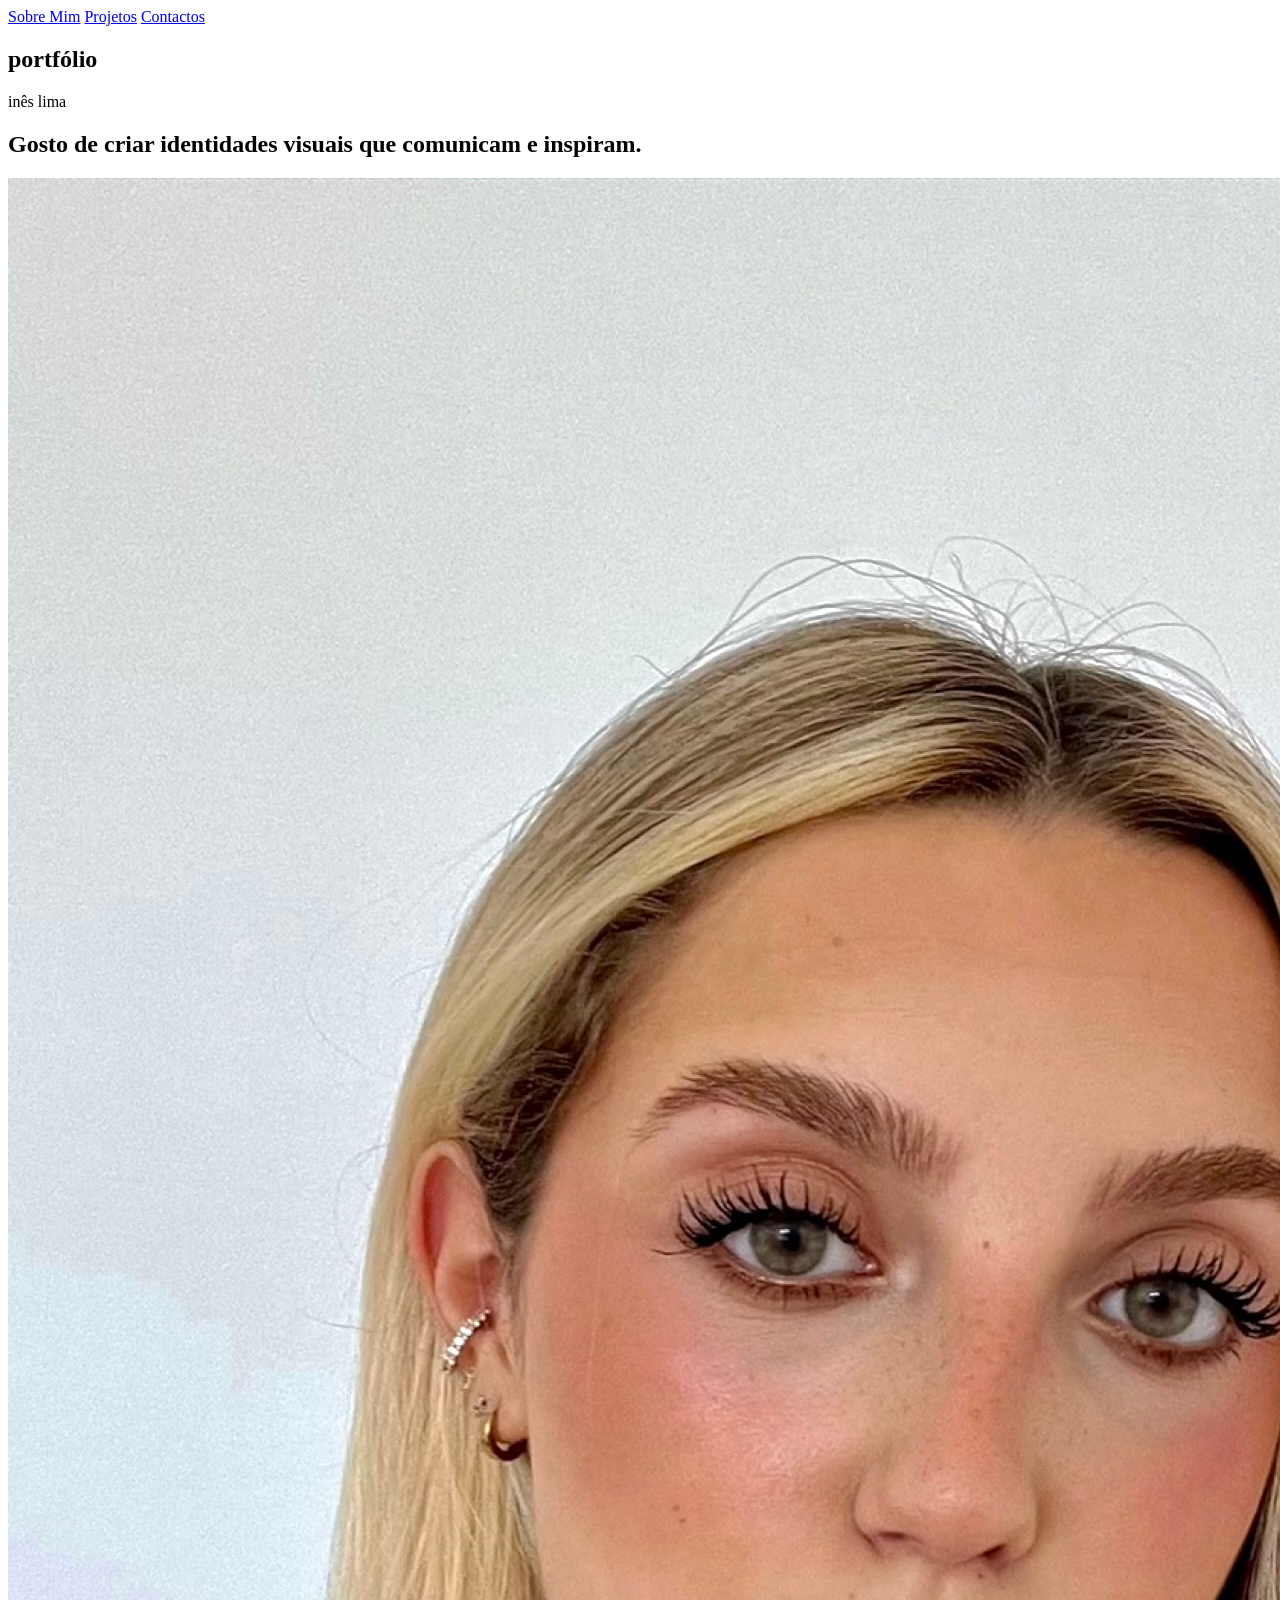
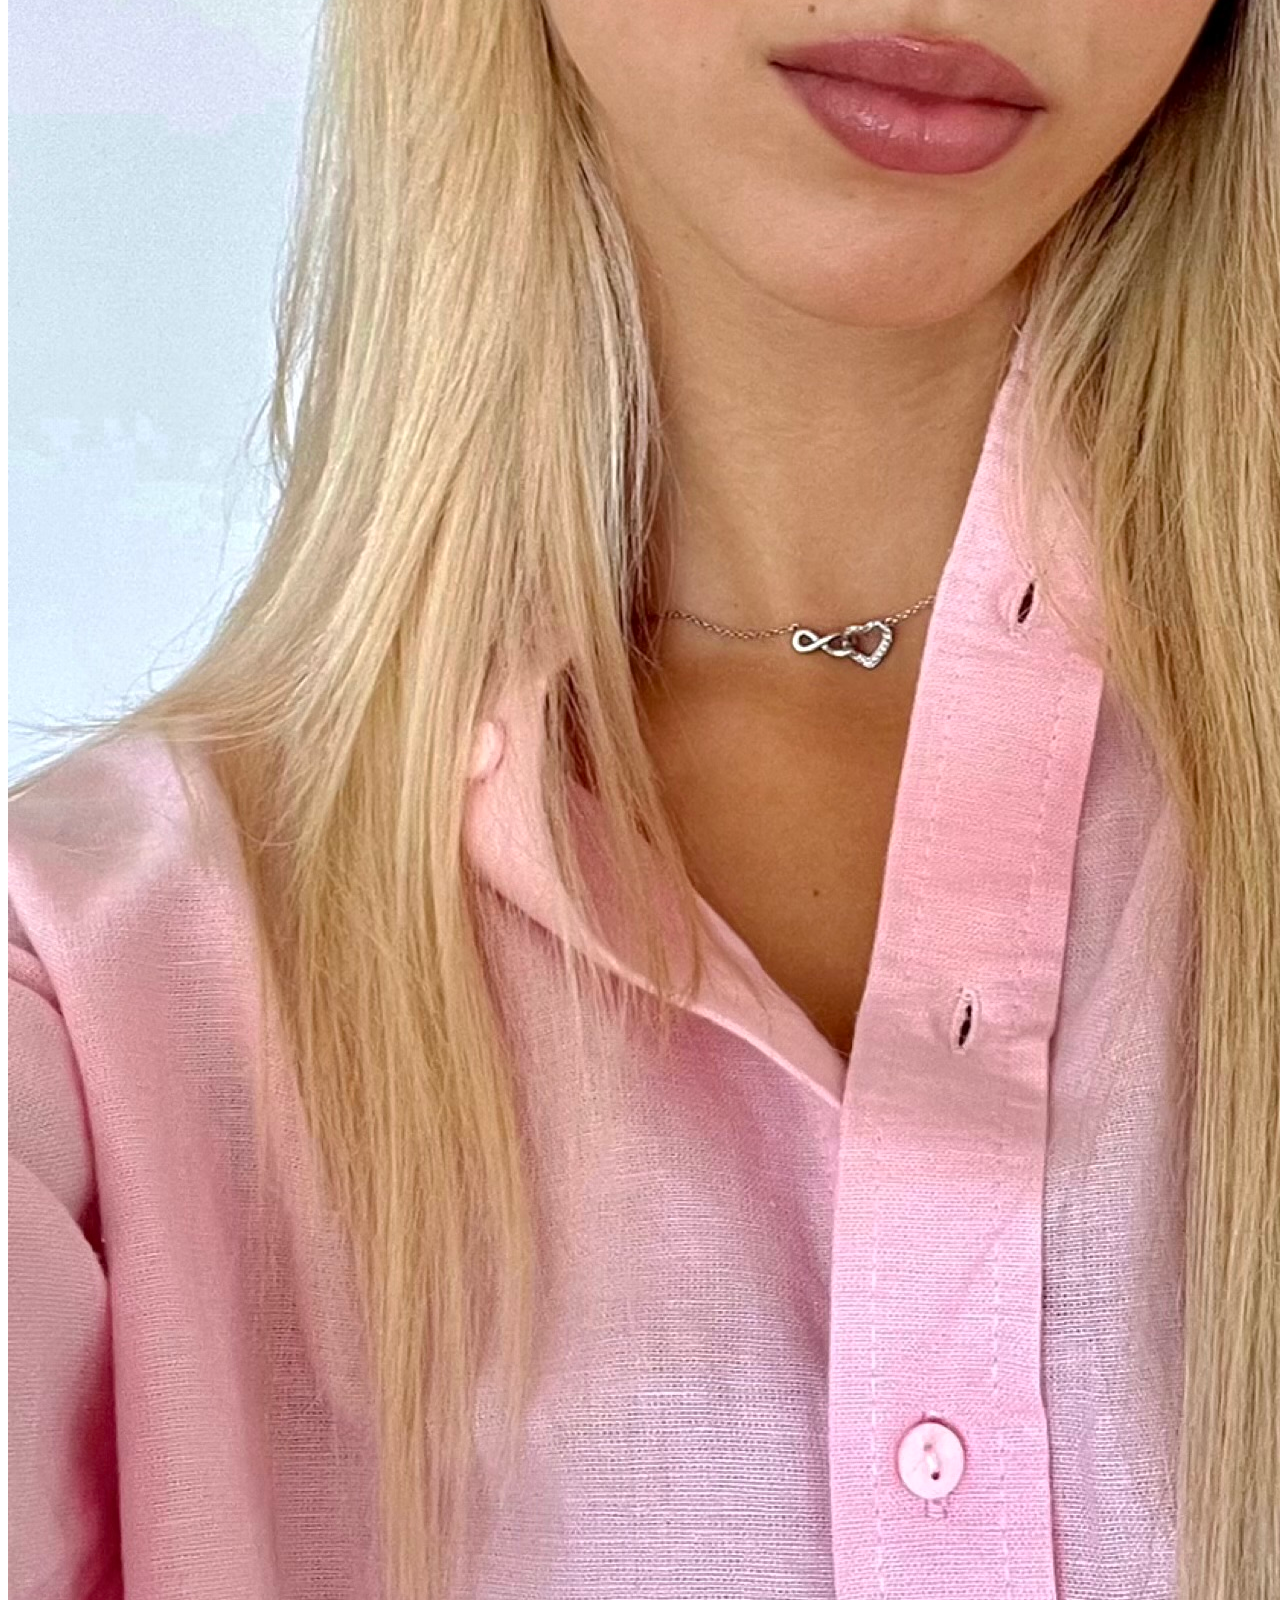
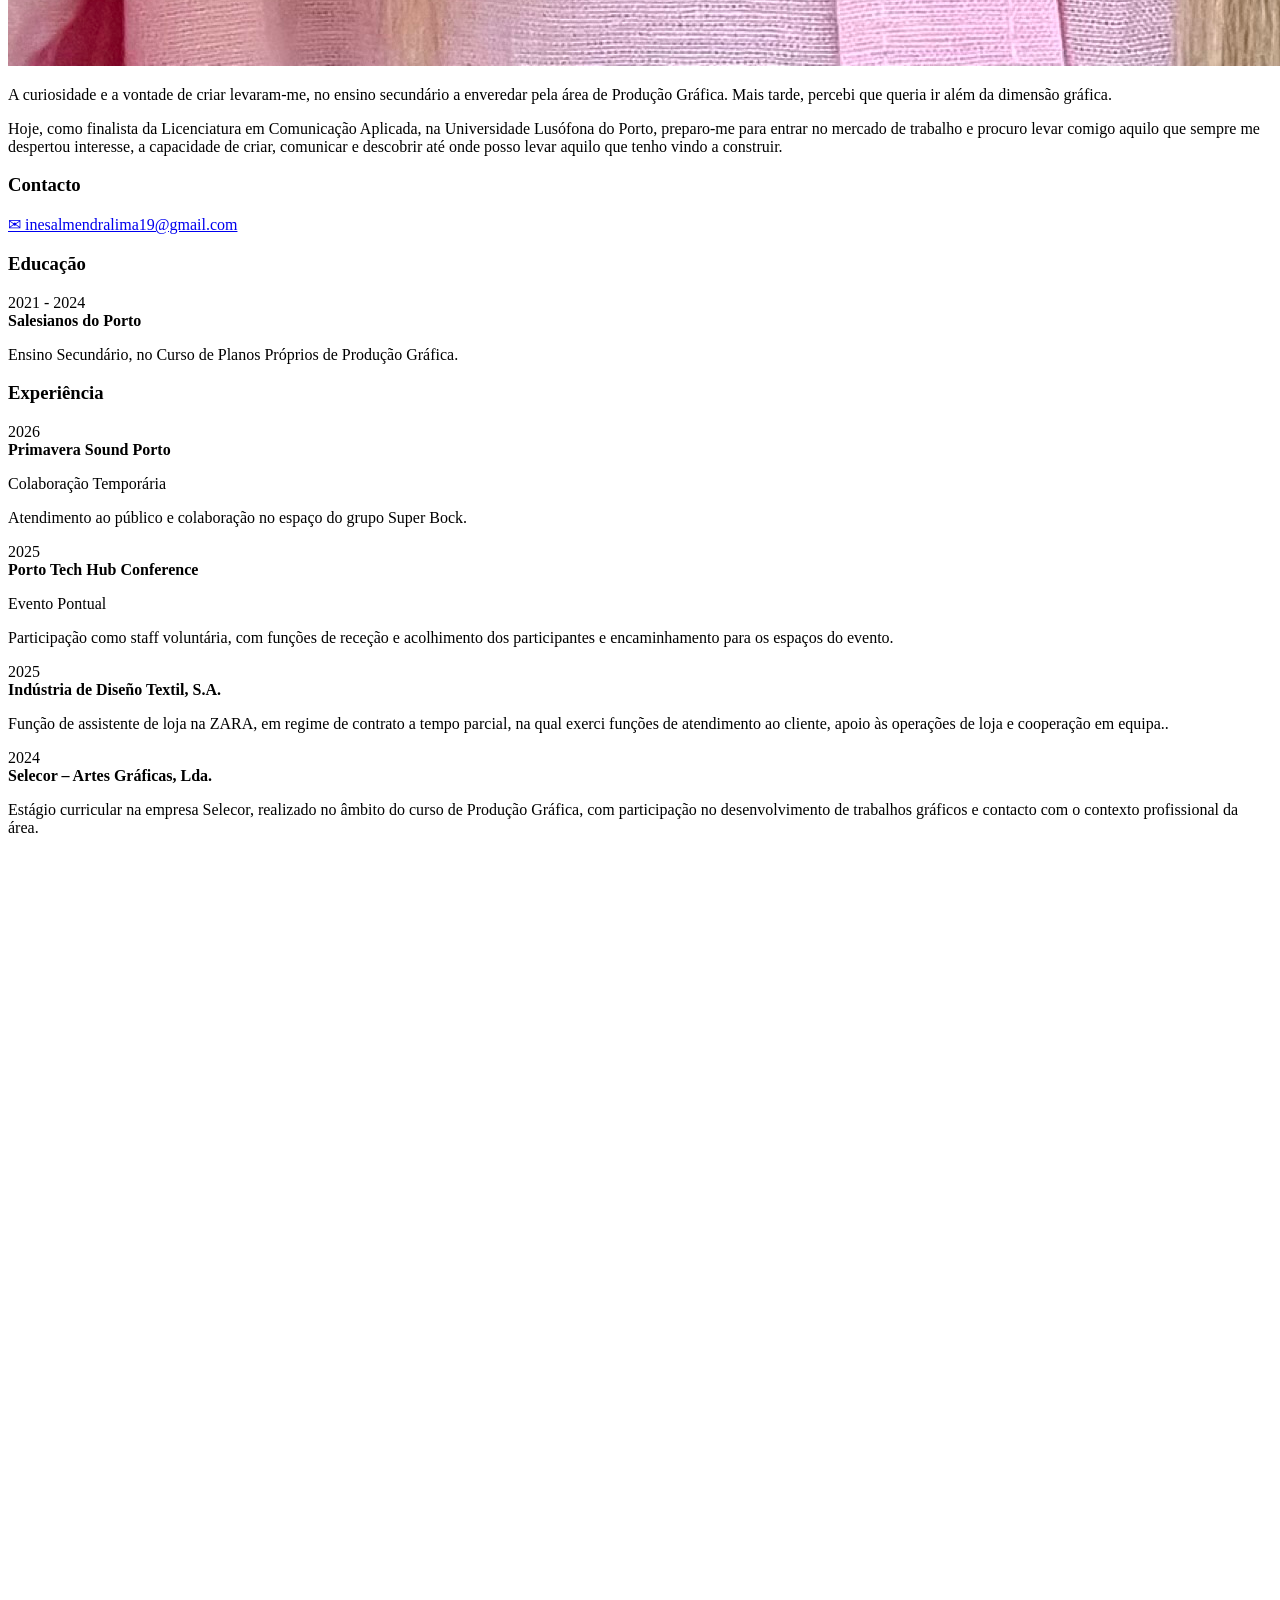
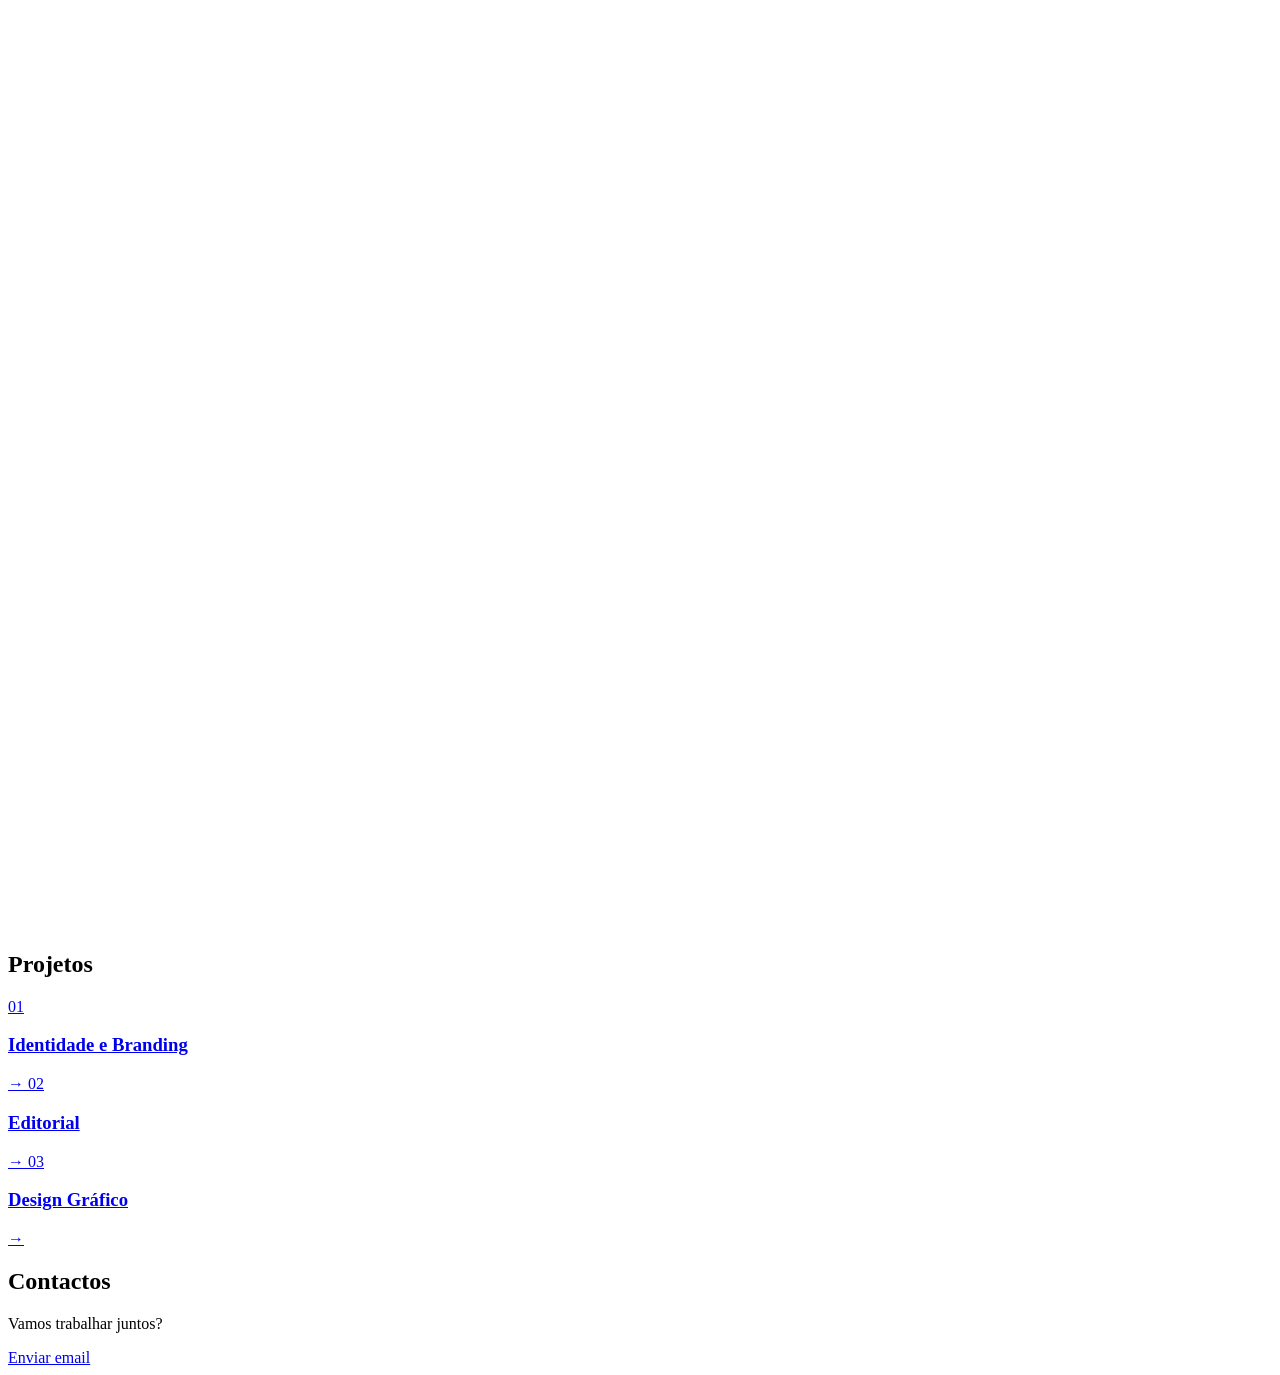
==== index.html @ 6d513352 "novos updates" ====
<!DOCTYPE html>
<html lang="pt">
<head>
    <meta charset="UTF-8">
    <meta name="viewport"
          content="width=device-width, initial-scale=1.0">
    <title>Portfólio | Inês Lima</title>
    <link rel="stylesheet" href="style.css">
</head>

<body>

    <!-- MENU -->
    <header class="navbar">
        <nav>
            <a href="#sobre">Sobre Mim</a>
            <a href="#projetos">Projetos</a>
            <a href="#contactos">Contactos</a>
        </nav>
    </header>

    <main>
        
<!-- APRESENTAÇÃO -->
<section class="hero">
    <div class="hero-conteudo">

        <h1 class="hero-titulo">portfólio</h1>

        <span class="hero-assinatura">inês lima</span>

    </div>
</section>


        
<!-- SOBRE MIM -->
<section id="sobre" class="sobre">

    <!-- LADO ESQUERDO -->
    <div class="sobre-esquerda">

        <h2 class="frase-principal">
            Gosto de criar identidades visuais que comunicam e
            inspiram.
        </h2>

        <div class="apresentacao">

            <img src="/InesLimaPortfolio-main/imagens/ines.jpeg"
                 alt="Fotografia de Inês Lima">

            <div class="texto-apresentacao">
                <p>
                    A curiosidade e a vontade de criar levaram-me, no ensino secundário a enveredar pela área de Produção Gráfica. Mais tarde, percebi que queria ir além da dimensão gráfica.

                </p>

                <p>
                    Hoje, como finalista da Licenciatura em Comunicação Aplicada, na Universidade Lusófona do Porto, preparo-me para entrar no mercado de trabalho e procuro levar comigo aquilo que sempre me despertou interesse, a capacidade de criar, comunicar e descobrir até onde posso levar aquilo que tenho vindo a construir.

                </p>


            </div>

        </div>

        <div class="contacto-sobre">
            <h3>Contacto</h3>
            <a href="mailto:email@exemplo.com">
                ✉ inesalmendralima19@gmail.com
            </a>
        </div>

    </div>

    <!-- LADO DIREITO -->
    <div class="sobre-direita">

        <!-- EDUCAÇÃO -->
        <div class="educacao">

            <h3>Educação</h3>

            <div class="entrada">
                <span class="data">2021 - 2024</span>

                <div class="detalhes">
                    <strong>Salesianos do Porto</strong>
                    <p>Ensino Secundário, no Curso de Planos Próprios de Produção Gráfica.
</p>
                </div>
            </div>

        </div>

        <!-- EXPERIÊNCIA -->
        <div class="experiencia">

            <h3>Experiência</h3>

            <div class="entrada">
                <span class="data">2026</span>

                <div class="detalhes">
                    <strong>Primavera Sound Porto</strong>
                    <p>Colaboração Temporária</p>
                    <p>Atendimento ao público e colaboração no espaço do grupo Super Bock.</p>
                </div>
            </div>

            <div class="entrada">
                <span class="data">2025</span>

                <div class="detalhes">
                    <strong>Porto Tech Hub Conference
</strong>
                    <p>Evento Pontual</p>
                    <p>Participação como staff voluntária, com funções de receção e acolhimento dos participantes e encaminhamento para os espaços do evento.</p>
                </div>
            </div>

            <div class="entrada">
                <span class="data">2025</span>

                <div class="detalhes">
                    <strong>Indústria de Diseño Textil, S.A.
</strong>
                    <p>Função de assistente de loja na ZARA, em regime de contrato a tempo parcial, na qual exerci funções de atendimento ao cliente, apoio às operações de loja e cooperação em equipa..</p>
                </div>
            </div>

            <div class="entrada">
                <span class="data">2024</span>

                <div class="detalhes">
                    <strong>Selecor – Artes Gráficas, Lda.
</strong>
                    <p>Estágio curricular na empresa Selecor, realizado no âmbito do curso de Produção Gráfica, com participação no desenvolvimento de trabalhos gráficos e contacto com o contexto profissional da área.
</p>
                </div>
            </div>


        </div>

    </div>

</section>


        
<!-- FERRAMENTAS -->
<section class="ferramentas">

    <div class="ferramenta">
        <img src="/InesLimaPortfolio-main/imagens/Illustrator_branco_transparente.png" alt="Illustrator">
    </div>

    <div class="ferramenta">
        <img src="/InesLimaPortfolio-main/imagens/InDesign_branco_transparente.png" alt="InDesign">
    </div>

    <div class="ferramenta">
        <img src="/InesLimaPortfolio-main/imagens/Photoshop_branco_transparente.png" alt="Photoshop">
    </div>

    <div class="ferramenta">
        <img src="/InesLimaPortfolio-main/imagens/Canva_branco_transparente.png" alt="Canva">
    </div>

    <div class="ferramenta">
        <img src="/InesLimaPortfolio-main/imagens/CapCut_branco_transparente.png" alt="CapCut">
    </div>

</section>


        <!-- PROJETOS -->
        <section id="projetos" class="projetos">
            <h2>Projetos</h2>

            <a href="projetos/branding.html"
               class="projeto">
                <span>01</span>
                <h3>Identidade e Branding</h3>
                <span class="seta">→</span>
            </a>

            <a href="projetos/editorial.html"
               class="projeto">
                <span>02</span>
                <h3>Editorial</h3>
                <span class="seta">→</span>
            </a>

            <a href="projetos/design-grafico.html"
               class="projeto">
                <span>03</span>
                <h3>Design Gráfico</h3>
                <span class="seta">→</span>
            </a>
        </section>

        <!-- CONTACTOS -->
        <section id="contactos" class="contactos">
            <h2>Contactos</h2>
            <p>Vamos trabalhar juntos?</p>
            <a href="mailto:email@exemplo.com">
                Enviar email
            </a>
        </section>
    </main>

    <script src="script.js"></script>
</body>
</html>
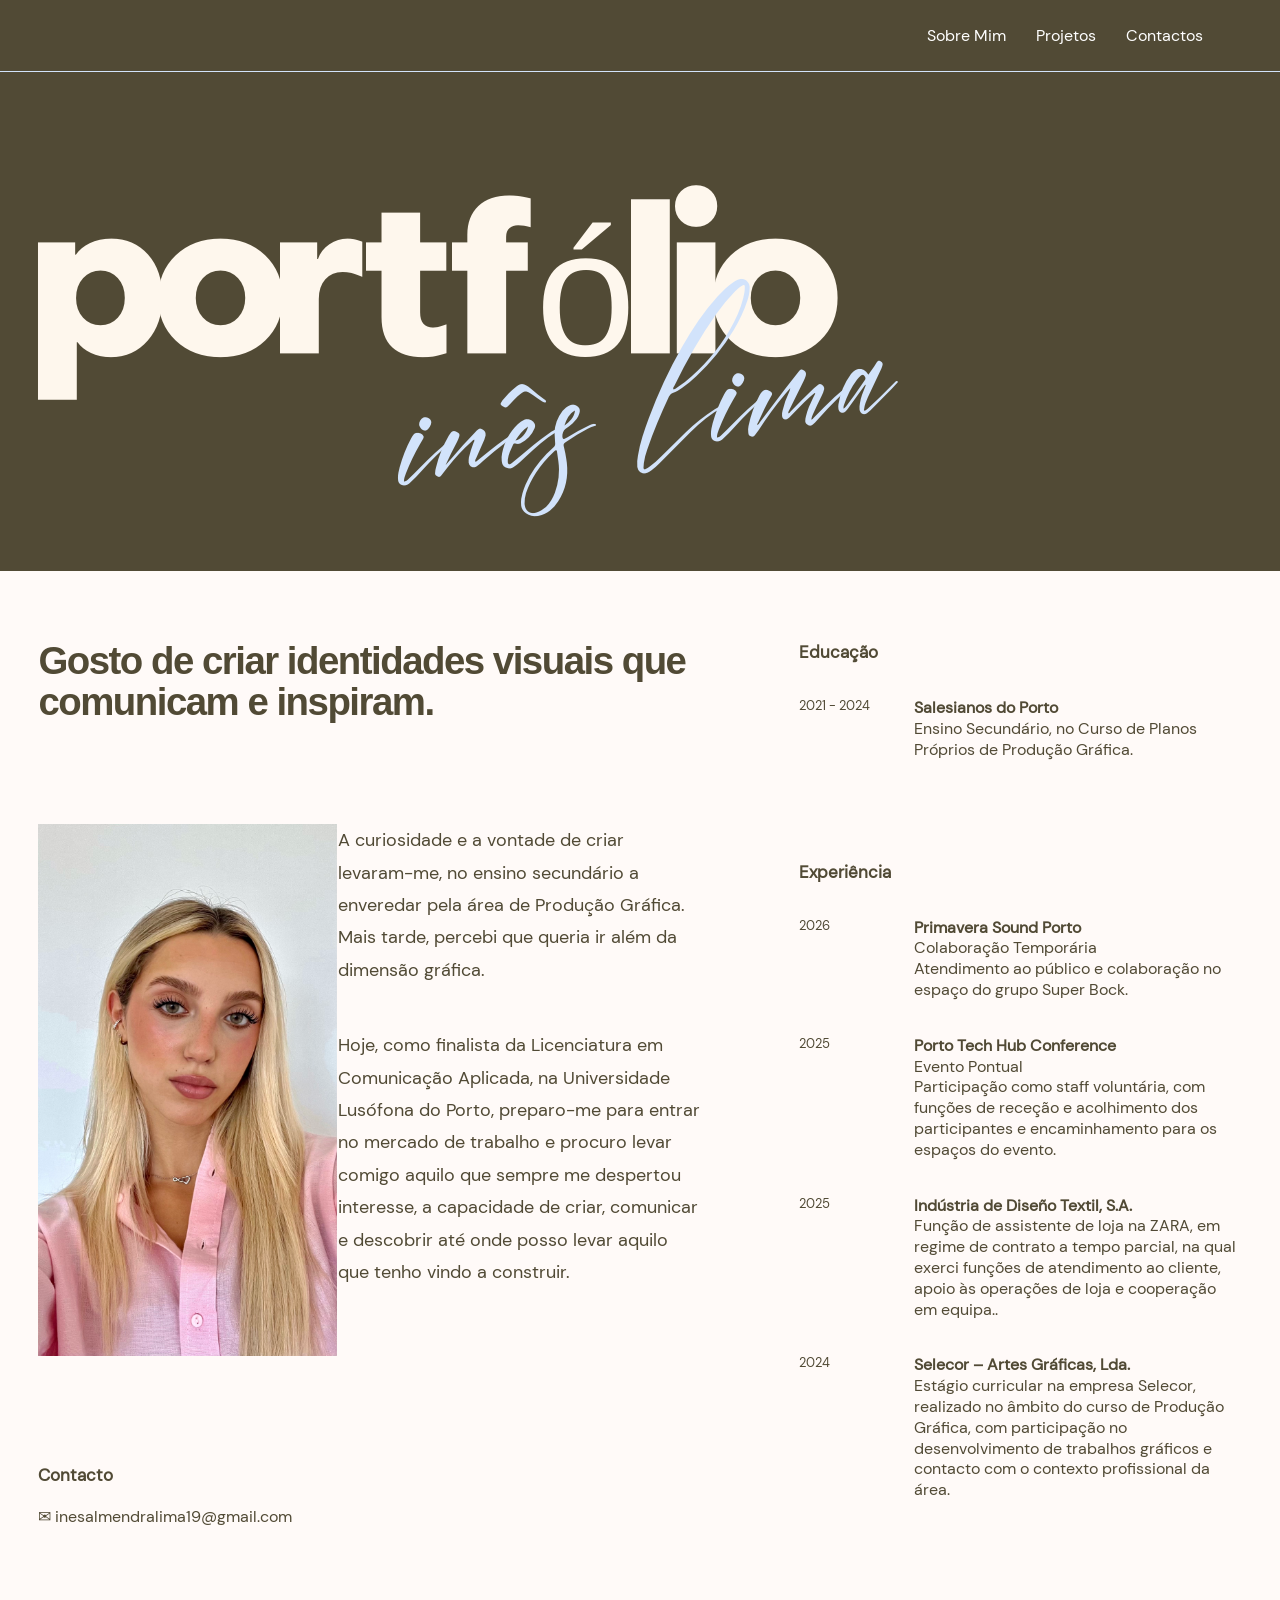
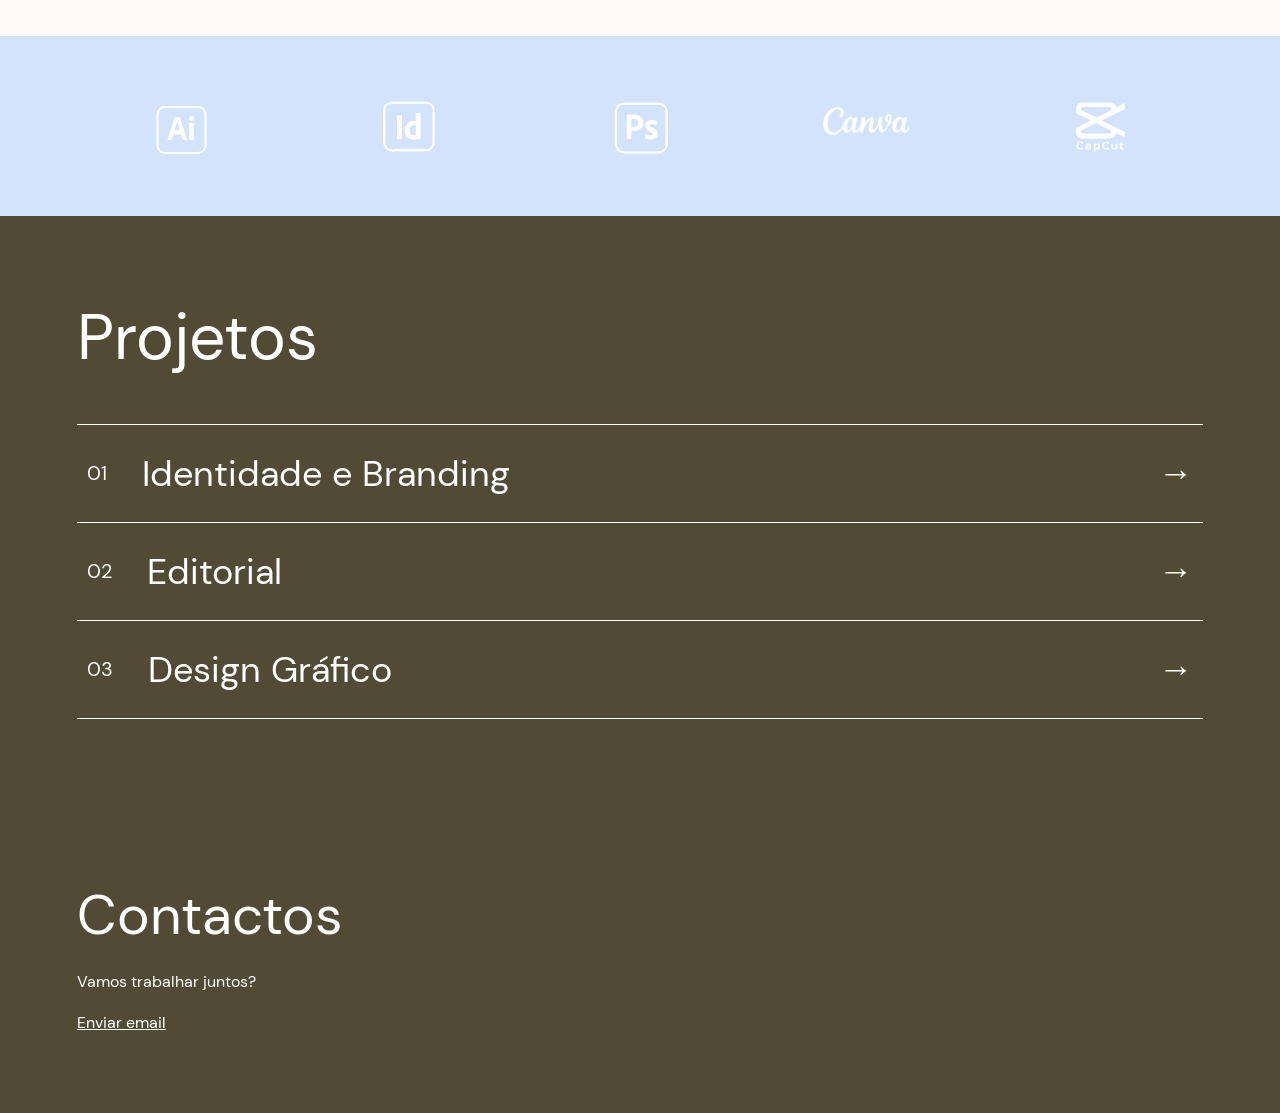
==== commit d75f104e: "first commit" ====
--- a/index.html
+++ b/index.html
@@ -6,7 +6,7 @@
     <meta name="viewport"
           content="width=device-width, initial-scale=1.0">
     <title>Portfólio | Inês Lima</title>
-    <link rel="stylesheet" href="style.css">
+    <link rel="stylesheet" href="/InesLimaPortfolio-main/style.css">
 </head>
 
 <body>
@@ -182,21 +182,21 @@
         <section id="projetos" class="projetos">
             <h2>Projetos</h2>
 
-            <a href="projetos/branding.html"
+            <a href="/InesLimaPortfolio-main/projetos/branding.html"
                class="projeto">
                 <span>01</span>
                 <h3>Identidade e Branding</h3>
                 <span class="seta">→</span>
             </a>
 
-            <a href="projetos/editorial.html"
+            <a href="/InesLimaPortfolio-main/projetos/editorial.html"
                class="projeto">
                 <span>02</span>
                 <h3>Editorial</h3>
                 <span class="seta">→</span>
             </a>
 
-            <a href="projetos/design-grafico.html"
+            <a href="/InesLimaPortfolio-main/projetos/design-grafico.html"
                class="projeto">
                 <span>03</span>
                 <h3>Design Gráfico</h3>
@@ -214,6 +214,6 @@
         </section>
     </main>
 
-    <script src="script.js"></script>
+    <script src="/InesLimaPortfolio-main/script.js"></script>
 </body>
 </html>
--- a/InesLimaPortfolio-main/style.css
+++ b/InesLimaPortfolio-main/style.css
@@ -0,0 +1,556 @@
+/* FONTES PERSONALIZADAS */
+@font-face {
+    font-family: 'Amsterdam';
+    src: url('fonts/AMSTERDAM%20SIGNATURE.OTF') format('opentype');
+    font-weight: 400;
+    font-style: normal;
+    font-display: swap;
+}
+
+@font-face {
+    font-family: 'Dmsans';
+    src: url('fonts/DMSANS-REGULAR.TTF') format('truetype');
+    font-weight: 400;
+    font-style: normal;
+    font-display: swap;
+}
+
+@font-face {
+    font-family: 'Demo';
+    src: url('fonts/FONTSPRING-DEMO-RODER_FONTLOT143F.OTF') format('opentype');
+    font-weight: 400;
+    font-style: normal;
+    font-display: swap;
+}
+
+/* CORES E CONFIGURAÇÕES */
+:root {
+    --fundo: #ffffff;
+    --texto: #d2e3fb;
+    --castanho: #514a35;
+    --bege: #fef7ed;
+    --fundo2: #FFFAF8;
+
+}
+
+*, *::before, *::after {
+    box-sizing: border-box;
+}
+
+* {
+    margin: 0;
+    padding: 0;
+}
+
+html {
+    scroll-behavior: smooth;
+}
+
+body {
+    background-color: var(--castanho);
+    color: var(--fundo);
+    font-family: 'Dmsans', Arial, sans-serif;
+    overflow-x: hidden;
+}
+
+img { max-width: 100%; }
+a { text-decoration: none; color: inherit; }
+
+/* MENU */
+.navbar {
+    padding: 25px 6%;
+    border-bottom: 1px solid var(--texto);
+}
+
+.navbar nav {
+    display: flex;
+    justify-content: flex-end;
+    flex-wrap: wrap;
+    gap: 30px;
+}
+
+.navbar a {
+    font-size: 16px;
+    transition: color 0.3s;
+}
+
+.navbar a:hover { color: var(--texto); }
+
+/* APRESENTAÇÃO / HERO */
+.hero {
+    background-color: var(--castanho);
+    min-height: clamp(300px, 39vw, 550px);
+    display: flex;
+    align-items: center;
+    justify-content: center;
+    overflow: hidden;
+    padding: 45px 3%;
+}
+
+.hero-conteudo {
+    position: relative;
+    width: 100%;
+    max-width: 1600px;
+    margin: 0 auto;
+    transform: translateY(-20px);
+    container-type: inline-size;
+}
+
+.hero-pequeno {
+    font-family: 'Dmsans', Arial, sans-serif;
+    font-size: clamp(24px, 5vw, 75px);
+    font-weight: 400;
+    line-height: 1;
+    color: var(--texto);
+    margin: 0;
+}
+
+/* TÍTULO PORTFÓLIO */
+.hero-titulo {
+    font-family: 'Demo', sans-serif;
+    font-size: clamp(35px, 15cqw, 240px);
+    font-weight: 400;
+    letter-spacing: -0.025em;
+    line-height: 1;
+    color: var(--bege);
+    margin: 0;
+    white-space: nowrap;
+}
+
+/* ASSINATURA SOBREPOSTA */
+.hero-assinatura {
+    position: absolute;
+    top: 40%;
+    left: 30%;
+    transform: rotate(-8deg);
+    font-family: 'Amsterdam', cursive;
+    font-size: clamp(200px, 7cqw, 110px);
+    font-weight: 20;
+    line-height: 1;
+    color: var(--texto);
+    white-space: nowrap;
+    z-index: 2;
+}
+
+/* SOBRE MIM */
+.sobre {
+    display: grid;
+    grid-template-columns: minmax(0, 1.2fr) minmax(0, 0.8fr);
+    gap: 8%;
+    padding: 70px 3% 100px;
+    background-color: #FFFAF8;
+    color: var(--castanho);
+    align-items: start;
+}
+
+.sobre-esquerda {
+    display: flex;
+    flex-direction: column;
+    min-width: 0;
+}
+
+.frase-principal {
+    font-family: Arial, sans-serif;
+    font-size: clamp(30px, 3vw, 45px);
+    font-weight: 800;
+    line-height: 1.05;
+    letter-spacing: -1.5px;
+    max-width: 650px;
+    margin-bottom: clamp(45px, 8vw, 140px);
+}
+
+/* FOTO + TEXTO */
+.apresentacao {
+    display: grid;
+    grid-template-columns: minmax(0, 45%) minmax(0, 1fr);
+    gap: 1px;
+    align-items: start;
+}
+
+
+/* FOTO SOBRE MIM */
+
+
+.apresentacao img {
+    display: block;
+    width: 100%;
+    height: 600px;
+    object-fit: contain;
+    object-position: top;
+    filter: none;
+}
+
+
+
+.texto-apresentacao {
+    min-width: 0;
+    height: auto;
+
+    display: flex;
+    flex-direction: column;
+    justify-content: flex-start;
+    gap: 25px;
+    
+
+    font-size: 18px;
+    line-height: 1.8;
+    overflow-wrap: break-word;
+}
+
+.texto-apresentacao p {
+    margin: 0;
+}
+
+
+
+.texto-apresentacao p { margin-bottom: 18px; }
+
+/* CONTACTO SOBRE MIM */
+.contacto-sobre { margin-top: 40px; }
+.contacto-sobre h3 {
+    font-size: 17px;
+    font-weight: 800;
+    margin-bottom: 20px;
+}
+.contacto-sobre a {
+    font-size: 16px;
+    overflow-wrap: anywhere;
+}
+
+/* EDUCAÇÃO E EXPERIÊNCIA */
+.sobre-direita {
+    display: flex;
+    flex-direction: column;
+    gap: 65px;
+    min-width: 0;
+}
+
+.educacao h3,
+.experiencia h3 {
+    font-size: 17px;
+    font-weight: 800;
+    margin-bottom: 35px;
+}
+
+
+.entrada {
+    display: grid;
+    grid-template-columns: 95px minmax(0, 1fr);
+    gap: 20px;
+    margin-bottom: 35px;
+}
+
+.data { font-size: 13px; line-height: 1.3; }
+.detalhes { font-size: 16px; line-height: 1.3; }
+.detalhes strong { font-weight: 700; }
+.detalhes p { margin: 0; }
+
+.frase-final {
+    font-size: clamp(28px, 3vw, 45px);
+    font-weight: 800;
+    line-height: 1.05;
+    letter-spacing: -1.5px;
+    margin-top: 30px;
+}
+
+/* FERRAMENTAS: FUNDO AZUL SEM LINHAS */
+.ferramentas {
+    background-color: var(--texto);
+    display: flex;
+    justify-content: space-evenly;
+    align-items: center;
+    flex-wrap: wrap;
+    gap: 30px;
+    padding: 45px 6%;
+    border: none;
+}
+
+.ferramentas img {
+    width: clamp(42px, 5vw, 65px);
+    height: clamp(42px, 5vw, 65px);
+    object-fit: contain;
+    transition: transform 0.3s ease;
+}
+
+.ferramentas img:hover { transform: scale(1.15); }
+
+/* PROJETOS */
+.projetos { padding: 80px 6%; }
+.projetos > h2 {
+    font-size: clamp(40px, 5vw, 65px);
+    font-weight: 400;
+    margin-bottom: 45px;
+}
+
+.projeto {
+    display: flex;
+    align-items: center;
+    gap: 35px;
+    padding: 25px 10px;
+    border-top: 1px solid var(--fundo);
+    transition: padding 0.3s, color 0.3s;
+}
+
+.projeto:last-child { border-bottom: 1px solid var(--fundo); }
+.projeto h3 {
+    font-size: clamp(20px, 3vw, 36px);
+    font-weight: 400;
+    min-width: 0;
+}
+.projeto > span:first-child { font-size: 20px; }
+.seta { margin-left: auto; font-size: 35px; }
+.projeto:hover { padding-left: 25px; color: #8a9fbd; }
+
+/* CONTACTOS */
+.contactos {
+    padding: 80px 6%;
+    background-color: var(--castanho);
+    color: var(--fundo);
+}
+.contactos h2 {
+    font-size: clamp(38px, 5vw, 55px);
+    font-weight: 400;
+    margin-bottom: 20px;
+}
+.contactos p { margin-bottom: 20px; }
+.contactos a { text-decoration: underline; }
+
+/* TABLETS / MACBOOKS COM JANELAS MAIS PEQUENAS */
+@media (max-width: 1100px) {
+    .sobre { gap: 5%; padding: 60px 4%; }
+    .apresentacao { grid-template-columns: 1fr; }
+    .apresentacao img { max-width: 350px; }
+}
+
+@media (max-width: 900px) {
+    .sobre {
+        grid-template-columns: 1fr;
+        gap: 60px;
+        padding: 50px 6%;
+    }
+    .frase-principal { margin-bottom: 55px; }
+    .sobre-direita { gap: 45px; }
+    .apresentacao { grid-template-columns: minmax(0, 45%) minmax(0, 1fr); }
+}
+
+/* TELEMÓVEIS */
+@media (max-width: 600px) {
+    .navbar { padding: 20px 4%; }
+    .navbar nav { justify-content: center; gap: 18px; }
+    .navbar a { font-size: 14px; }
+
+    .hero {
+        min-height: 260px;
+        padding: 30px 4%;
+    }
+    .hero-conteudo { transform: translateY(-10px); }
+    .hero-pequeno { font-size: 6vw; }
+    .hero-titulo { font-size: 15cqw; }
+    .hero-assinatura {
+        font-size: 8cqw;
+        left: 37%;
+        top: 50%;
+    }
+
+    .sobre { gap: 45px; padding: 50px 6%; }
+    .frase-principal { font-size: 30px; margin-bottom: 40px; }
+    .apresentacao { grid-template-columns: 1fr; gap: 25px; }
+    .apresentacao img { max-width: 350px; }
+    .entrada { grid-template-columns: 85px minmax(0, 1fr); gap: 15px; }
+    .frase-final { font-size: 30px; }
+
+    .ferramentas { gap: 22px; padding: 35px 5%; }
+    .ferramentas img { width: 45px; height: 45px; }
+
+    .projetos { padding: 60px 6%; }
+    .projetos > h2 { font-size: 45px; }
+    .projeto { gap: 15px; padding: 20px 5px; }
+    .projeto > span:first-child { font-size: 15px; }
+    .seta { font-size: 25px; }
+    .contactos { padding: 60px 6%; }
+}
+
+@media (prefers-reduced-motion: reduce) {
+    html { scroll-behavior: auto; }
+    .projeto, .ferramentas img, .navbar a { transition: none; }
+}
+
+
+/* HERO - TELEMÓVEL */
+@media (max-width: 600px) {
+
+    .hero {
+        height: 330px;
+        min-height: 0;
+        padding: 30px 2%;
+        display: flex;
+        align-items: center;
+        justify-content: center;
+        overflow: hidden;
+    }
+
+    .hero-conteudo {
+        position: relative;
+        width: 100%;
+        max-width: 100%;
+        transform: none;
+    }
+
+    .hero-titulo {
+        font-family: 'Demo', sans-serif;
+        font-size: 18vw;
+        line-height: 1;
+        letter-spacing: -0.03em;
+        white-space: nowrap;
+        text-align: center;
+        margin: 0;
+    }
+
+    .hero-assinatura {
+        position: absolute;
+        top: 55%;
+        left: 45%;
+        font-family: 'Amsterdam', cursive;
+        font-size: 12vw;
+        font-weight: normal;
+        transform: rotate(-8deg);
+        white-space: nowrap;
+    }
+}
+
+@media (max-width: 1100px) {
+    .texto-apresentacao {
+        height: auto;
+        gap: 20px;
+        justify-content: flex-start;
+    }
+}
+
+@media (max-width: 600px) {
+    .apresentacao img {
+        height: auto;
+    }
+}
+
+
+/* FERRAMENTAS COM LOGÓTIPOS */
+
+.ferramentas {
+    display: flex;
+    flex-direction: row;
+    justify-content: space-evenly;
+    align-items: center;
+    flex-wrap: nowrap;
+    gap: 20px;
+}
+
+.ferramenta {
+    display: flex;
+    justify-content: center;
+    align-items: center;
+    flex: 1;
+    min-width: 0;
+}
+
+.ferramenta img {
+    display: block;
+    width: 100%;
+    max-width: 65px;
+    height: 65px;
+    object-fit: contain;
+}
+
+/* RESPONSIVO */
+
+@media (max-width: 600px) {
+    .ferramentas {
+        gap: 8px;
+        padding-left: 10px;
+        padding-right: 10px;
+    }
+
+    .ferramenta img {
+        max-width: 40px;
+        height: 40px;
+    }
+}
+
+/* AUMENTAR APENAS O LOGÓTIPO DO CANVA */
+
+.ferramenta img[alt="Canva"] {
+    max-width: 110px;
+    height: 90px;
+}
+
+
+/* =====================================
+   NAVEGAÇÃO ENTRE PROJETOS
+===================================== */
+
+.navegacao-projetos {
+    display: flex;
+    justify-content: space-between;
+    align-items: center;
+
+    width: 100%;
+    padding: 35px 4% 20px;
+    margin: 0;
+    box-sizing: border-box;
+}
+
+.navegacao-projetos .projeto-anterior,
+.navegacao-projetos .proximo-projeto {
+    display: inline-flex;
+    align-items: center;
+    gap: 12px;
+
+    position: static;
+    margin: 0;
+    padding: 0;
+
+    font-family: 'Dmsans', Arial, sans-serif;
+    font-size: 20px;
+    font-weight: 600;
+    line-height: 1.2;
+
+    color: #514a35;
+    text-decoration: none;
+    white-space: nowrap;
+
+    transition: opacity 0.3s ease;
+}
+
+.navegacao-projetos a span {
+    font-size: 28px;
+    line-height: 1;
+}
+
+.navegacao-projetos a:hover {
+    opacity: 0.65;
+}
+
+/* QUANDO EXISTE APENAS PRÓXIMO PROJETO */
+
+.navegacao-projetos .proximo-projeto:only-child {
+    margin-left: auto;
+}
+
+/* RESPONSIVO */
+
+@media (max-width: 600px) {
+    .navegacao-projetos {
+        padding: 25px 5% 15px;
+        gap: 12px;
+    }
+
+    .navegacao-projetos .projeto-anterior,
+    .navegacao-projetos .proximo-projeto {
+        font-size: 14px;
+        gap: 6px;
+    }
+
+    .navegacao-projetos a span {
+        font-size: 22px;
+    }
+}
+
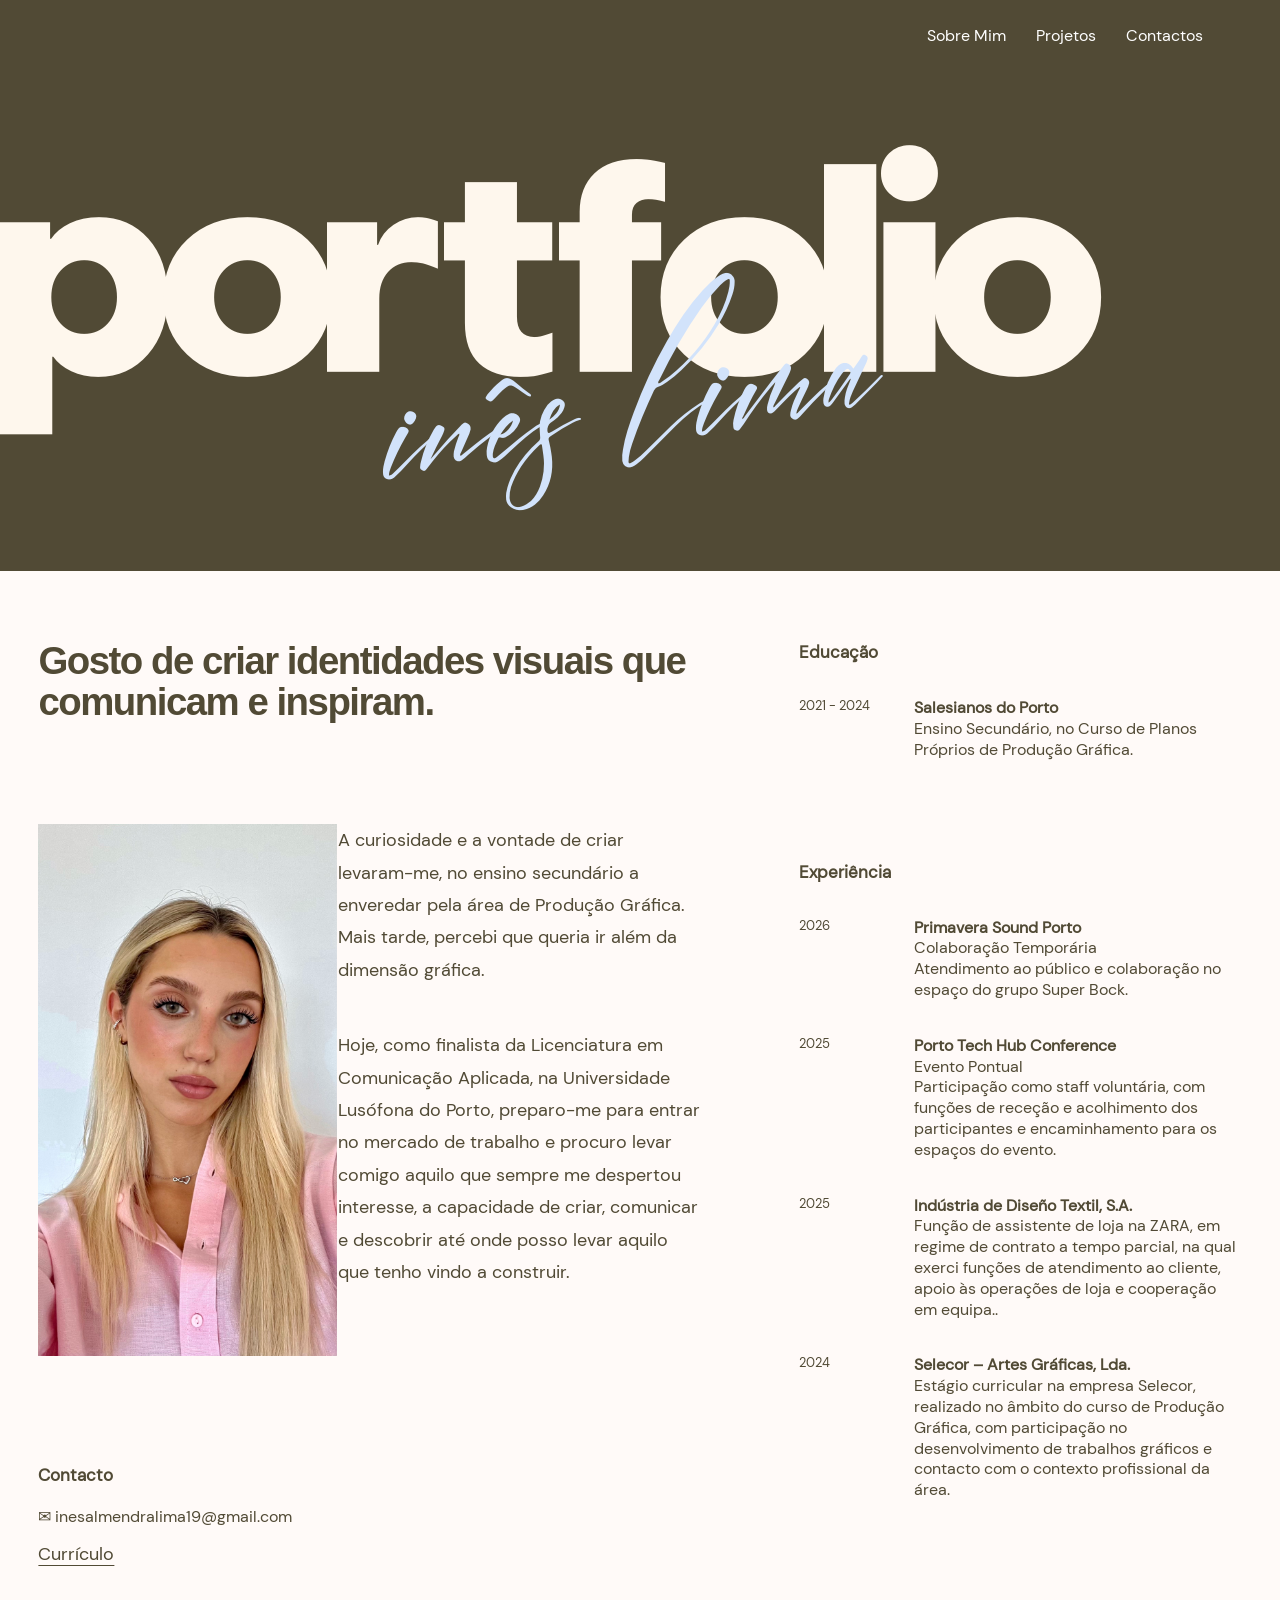
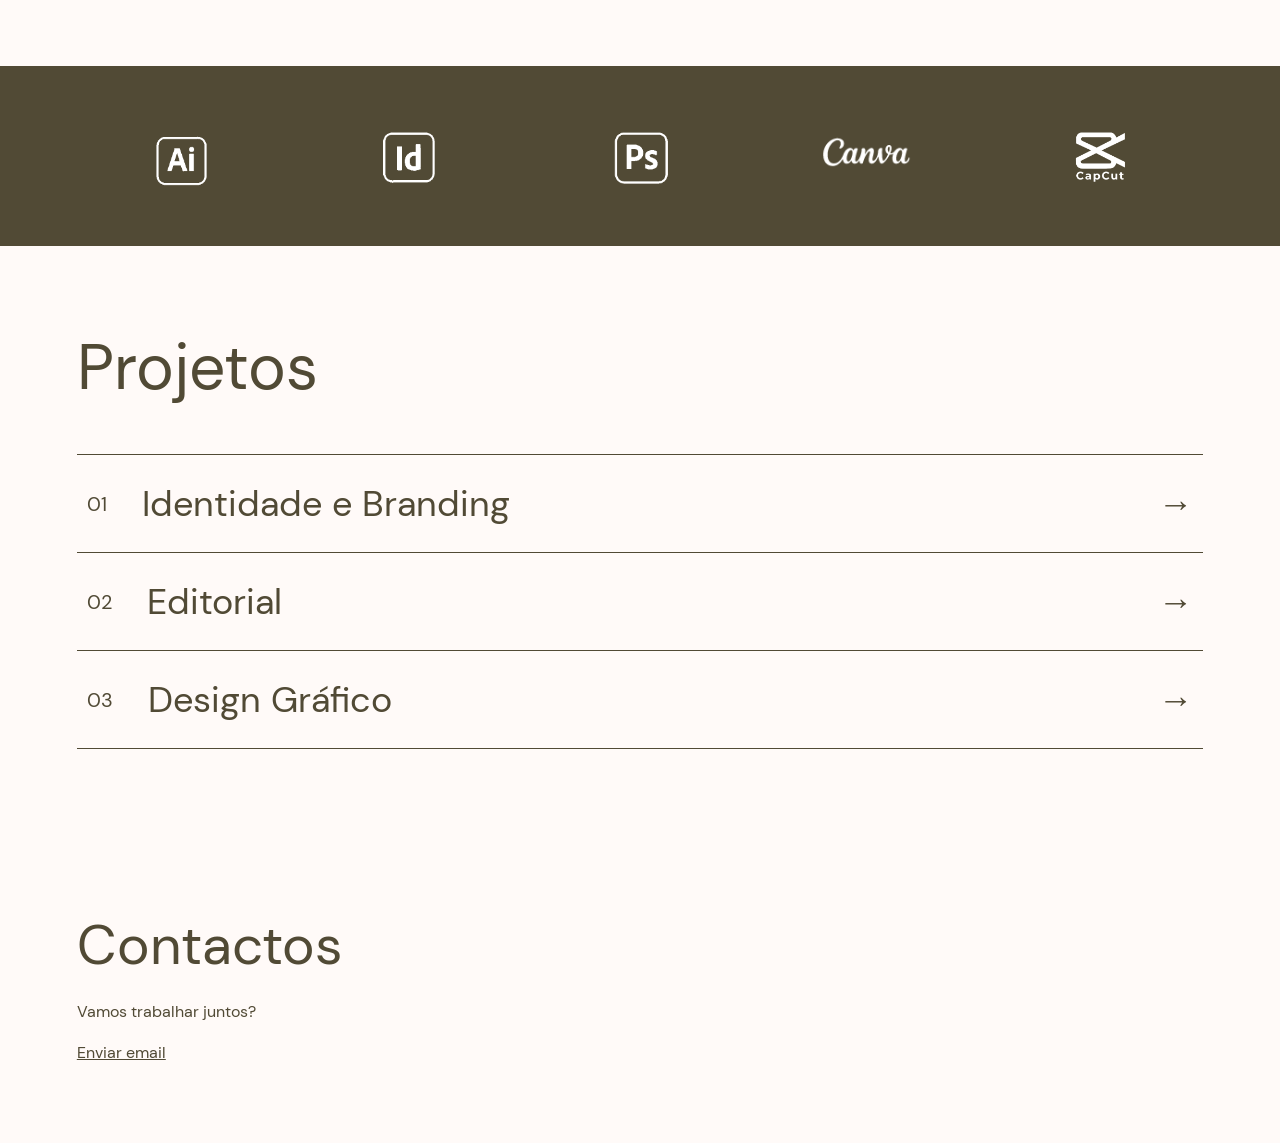
==== commit 0c2ba149: "mais updates" ====
--- a/index.html
+++ b/index.html
@@ -26,7 +26,7 @@
 <section class="hero">
     <div class="hero-conteudo">
 
-        <h1 class="hero-titulo">portfólio</h1>
+        <h1 class="hero-titulo">portfolio</h1>
 
         <span class="hero-assinatura">inês lima</span>
 
@@ -72,7 +72,14 @@
             <a href="mailto:email@exemplo.com">
                 ✉ inesalmendralima19@gmail.com
             </a>
-        </div>
+            
+        </div>
+
+        
+<a href="/InesLimaPortfolio-main/documentos/CV_Inês_Lima.pdf" target="_blank" rel="noopener noreferrer" class="link-curriculo">
+    Currículo
+</a>
+
 
     </div>
 
--- a/InesLimaPortfolio-main/style.css
+++ b/InesLimaPortfolio-main/style.css
@@ -59,7 +59,7 @@
 /* MENU */
 .navbar {
     padding: 25px 6%;
-    border-bottom: 1px solid var(--texto);
+    border-bottom: 1px solid var(--castanho);
 }
 
 .navbar nav {
@@ -255,7 +255,7 @@
 
 /* FERRAMENTAS: FUNDO AZUL SEM LINHAS */
 .ferramentas {
-    background-color: var(--texto);
+    background-color: var(--castanho);
     display: flex;
     justify-content: space-evenly;
     align-items: center;
@@ -280,10 +280,12 @@
     font-size: clamp(40px, 5vw, 65px);
     font-weight: 400;
     margin-bottom: 45px;
+    background-color: var(--castanho);
 }
 
 .projeto {
     display: flex;
+    background-color: var(--fundo2);
     align-items: center;
     gap: 35px;
     padding: 25px 10px;
@@ -454,7 +456,7 @@
 
 .ferramenta img {
     display: block;
-    width: 100%;
+    width: 300%;
     max-width: 65px;
     height: 65px;
     object-fit: contain;
@@ -554,3 +556,102 @@
     }
 }
 
+
+/* =====================================
+   FUNDO E TEXTO - FERRAMENTAS, PROJETOS E CONTACTOS
+===================================== */
+
+/* FUNDO IGUAL AO SOBRE MIM */
+.projetos,
+.contactos {
+    background-color: #FFFAF8;
+    color: #514a35;
+}
+
+/* TÍTULO DOS PROJETOS */
+.projetos > h2 {
+    background-color: transparent;
+    color: #514a35;
+}
+
+/* LISTA DOS PROJETOS */
+.projeto {
+    background-color: #FFFAF8;
+    color: #514a35;
+    border-top: 1px solid #514a35;
+}
+
+.projeto:last-child {
+    border-bottom: 1px solid #514a35;
+}
+
+/* EFEITO AO PASSAR O RATO */
+.projeto:hover {
+    color: #777777;
+}
+
+/* CONTACTOS */
+.contactos h2,
+.contactos p,
+.contactos a {
+    color: #514a35;
+}
+
+
+/* LINK DO CURRÍCULO */
+
+.link-curriculo {
+    display: block;
+    width: fit-content;
+    margin-top: 15px;
+
+    color: #514a35;
+    font-family: 'Dmsans', Arial, sans-serif;
+    font-size: 18px;
+
+    text-decoration: underline;
+    text-underline-offset: 5px;
+
+    transition: opacity 0.3s ease;
+}
+
+.link-curriculo:hover {
+    opacity: 0.6;
+}
+
+
+/* PORTFÓLIO MAIOR E ENCOSTADO À ESQUERDA */
+
+.hero {
+    padding-left: 0;
+    padding-right: 0;
+}
+
+.hero-conteudo {
+    width: 100%;
+    max-width: none;
+    margin: 0;
+    padding: 0;
+}
+
+.hero-titulo {
+    font-size: 19cqw;
+    text-align: left;
+    margin: 0;
+    padding: 0;
+    letter-spacing: -0.025em;
+}
+
+/* TELEMÓVEIS */
+
+@media (max-width: 600px) {
+    .hero {
+        padding-left: 0;
+        padding-right: 0;
+    }
+
+    .hero-titulo {
+        font-size: 19cqw;
+        text-align: left;
+    }
+}
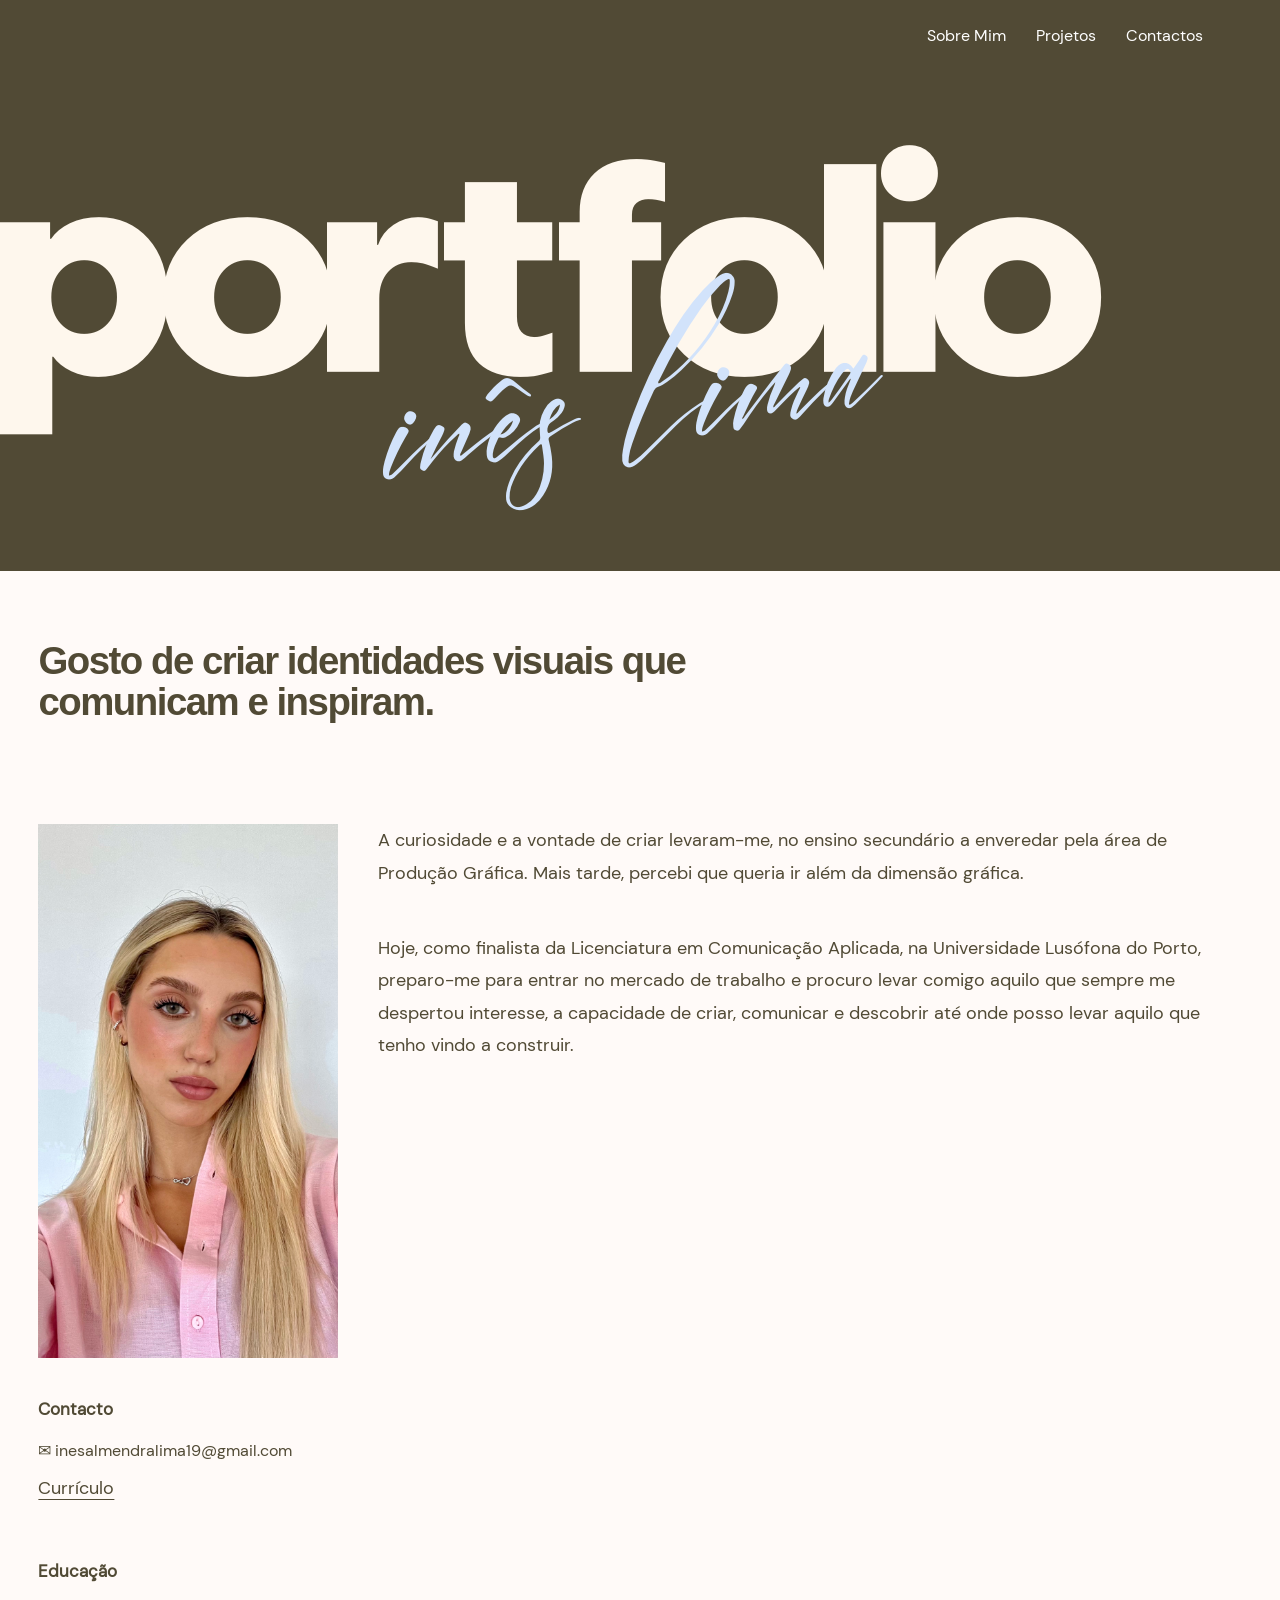
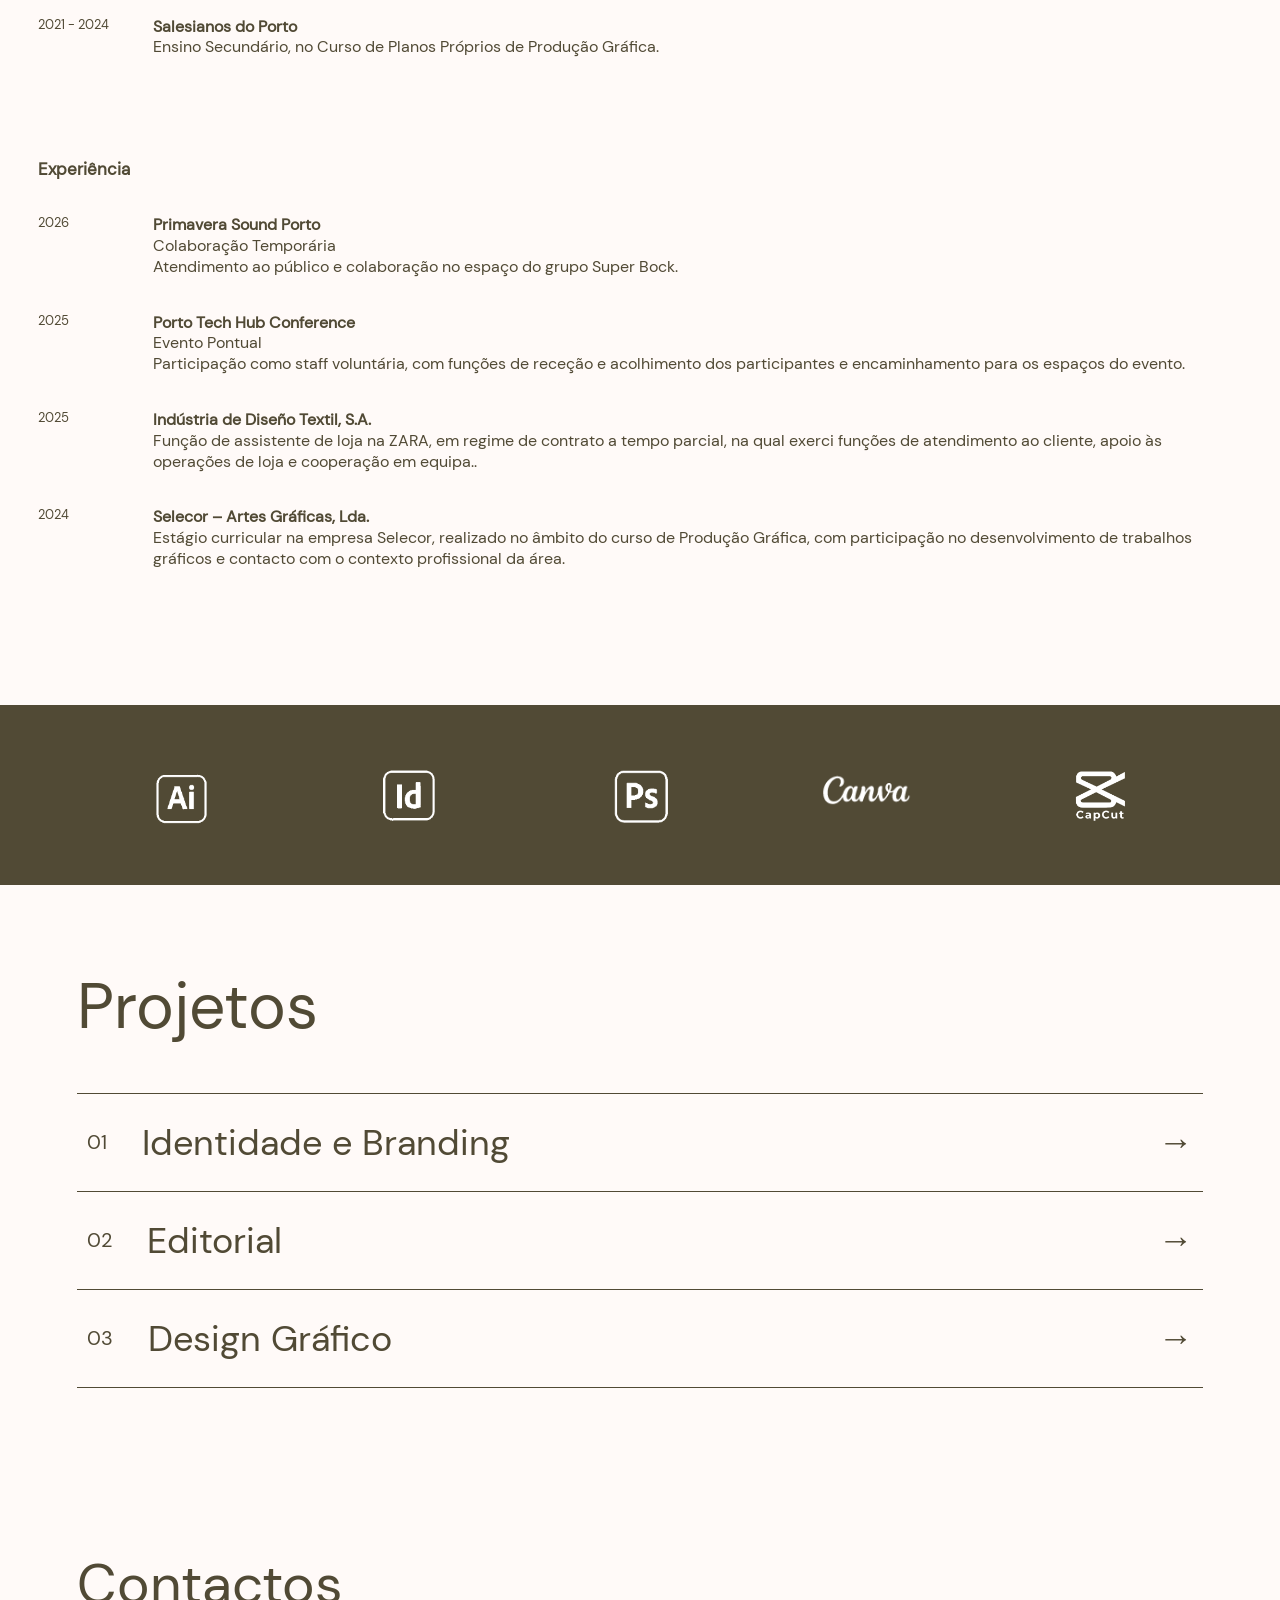
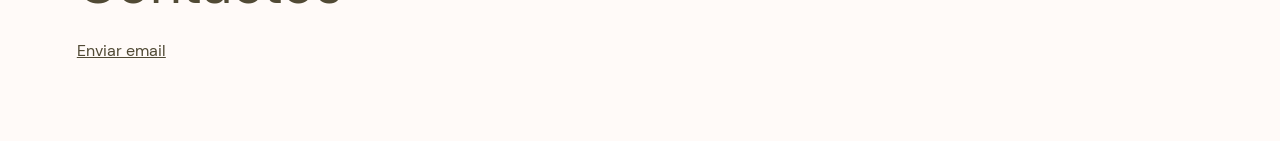
==== commit 687e8276: "email corrigido" ====
--- a/index.html
+++ b/index.html
@@ -6,7 +6,7 @@
     <meta name="viewport"
           content="width=device-width, initial-scale=1.0">
     <title>Portfólio | Inês Lima</title>
-    <link rel="stylesheet" href="/InesLimaPortfolio-main/style.css">
+    <link rel="stylesheet" href="InesLimaPortfolio-main/style.css">
 </head>
 
 <body>
@@ -48,7 +48,7 @@
 
         <div class="apresentacao">
 
-            <img src="/InesLimaPortfolio-main/imagens/ines.jpeg"
+            <img src="InesLimaPortfolio-main/imagens/ines.jpeg"
                  alt="Fotografia de Inês Lima">
 
             <div class="texto-apresentacao">
@@ -76,7 +76,7 @@
         </div>
 
         
-<a href="/InesLimaPortfolio-main/documentos/CV_Inês_Lima.pdf" target="_blank" rel="noopener noreferrer" class="link-curriculo">
+<a href="InesLimaPortfolio-main/documentos/CV_Inês_Lima.pdf" target="_blank" rel="noopener noreferrer" class="link-curriculo">
     Currículo
 </a>
 
@@ -163,23 +163,23 @@
 <section class="ferramentas">
 
     <div class="ferramenta">
-        <img src="/InesLimaPortfolio-main/imagens/Illustrator_branco_transparente.png" alt="Illustrator">
-    </div>
-
-    <div class="ferramenta">
-        <img src="/InesLimaPortfolio-main/imagens/InDesign_branco_transparente.png" alt="InDesign">
-    </div>
-
-    <div class="ferramenta">
-        <img src="/InesLimaPortfolio-main/imagens/Photoshop_branco_transparente.png" alt="Photoshop">
-    </div>
-
-    <div class="ferramenta">
-        <img src="/InesLimaPortfolio-main/imagens/Canva_branco_transparente.png" alt="Canva">
-    </div>
-
-    <div class="ferramenta">
-        <img src="/InesLimaPortfolio-main/imagens/CapCut_branco_transparente.png" alt="CapCut">
+        <img src="InesLimaPortfolio-main/imagens/Illustrator_branco_transparente.png" alt="Illustrator">
+    </div>
+
+    <div class="ferramenta">
+        <img src="InesLimaPortfolio-main/imagens/InDesign_branco_transparente.png" alt="InDesign">
+    </div>
+
+    <div class="ferramenta">
+        <img src="InesLimaPortfolio-main/imagens/Photoshop_branco_transparente.png" alt="Photoshop">
+    </div>
+
+    <div class="ferramenta">
+        <img src="InesLimaPortfolio-main/imagens/Canva_branco_transparente.png" alt="Canva">
+    </div>
+
+    <div class="ferramenta">
+        <img src="InesLimaPortfolio-main/imagens/CapCut_branco_transparente.png" alt="CapCut">
     </div>
 
 </section>
@@ -189,21 +189,21 @@
         <section id="projetos" class="projetos">
             <h2>Projetos</h2>
 
-            <a href="/InesLimaPortfolio-main/projetos/branding.html"
+            <a href="InesLimaPortfolio-main/projetos/branding.html"
                class="projeto">
                 <span>01</span>
                 <h3>Identidade e Branding</h3>
                 <span class="seta">→</span>
             </a>
 
-            <a href="/InesLimaPortfolio-main/projetos/editorial.html"
+            <a href="InesLimaPortfolio-main/projetos/editorial.html"
                class="projeto">
                 <span>02</span>
                 <h3>Editorial</h3>
                 <span class="seta">→</span>
             </a>
 
-            <a href="/InesLimaPortfolio-main/projetos/design-grafico.html"
+            <a href="InesLimaPortfolio-main/projetos/design-grafico.html"
                class="projeto">
                 <span>03</span>
                 <h3>Design Gráfico</h3>
@@ -214,13 +214,12 @@
         <!-- CONTACTOS -->
         <section id="contactos" class="contactos">
             <h2>Contactos</h2>
-            <p>Vamos trabalhar juntos?</p>
-            <a href="mailto:email@exemplo.com">
+            <a href="mailto:inesalmendralima19@gmail.com">
                 Enviar email
             </a>
         </section>
     </main>
 
-    <script src="/InesLimaPortfolio-main/script.js"></script>
+    <script src="InesLimaPortfolio-main/script.js"></script>
 </body>
 </html>
--- a/InesLimaPortfolio-main/style.css
+++ b/InesLimaPortfolio-main/style.css
@@ -655,3 +655,95 @@
         text-align: left;
     }
 }
+
+
+/* =====================================
+   SOBRE MIM - ALINHAMENTO RESPONSIVO
+===================================== */
+
+.sobre {
+    display: grid;
+    grid-template-columns: minmax(0, 1.4fr) minmax(0, 1fr);
+    gap: 60px;
+    width: 100%;
+    box-sizing: border-box;
+}
+
+.sobre-esquerda,
+.sobre-direita {
+    min-width: 0;
+}
+
+/* FOTOGRAFIA E TEXTO */
+
+.apresentacao {
+    display: grid;
+    grid-template-columns: minmax(0, 340px) minmax(0, 1fr);
+    gap: 55px;
+    align-items: start;
+    width: 100%;
+}
+
+.apresentacao img {
+    display: block;
+    width: 100%;
+    max-width: 340px;
+    height: auto;
+    object-fit: cover;
+}
+
+.texto-apresentacao {
+    min-width: 0;
+    width: 100%;
+}
+
+.texto-apresentacao p {
+    max-width: 100%;
+    line-height: 1.8;
+    overflow-wrap: break-word;
+}
+
+/* PORTÁTEIS COM ECRÃS MAIS PEQUENOS */
+
+@media (max-width: 1400px) {
+
+    .sobre {
+        grid-template-columns: 1fr;
+        gap: 60px;
+    }
+
+    .apresentacao {
+        grid-template-columns: minmax(0, 300px) minmax(0, 1fr);
+        gap: 40px;
+    }
+
+}
+
+/* TABLETS */
+
+@media (max-width: 700px) {
+
+    .apresentacao {
+        grid-template-columns: 1fr;
+        gap: 30px;
+    }
+
+    .apresentacao img {
+        max-width: 340px;
+    }
+
+}
+
+/* TELEMÓVEIS */
+
+@media (max-width: 480px) {
+
+    .sobre {
+        gap: 40px;
+    }
+
+    .apresentacao img {
+        max-width: 100%;
+    }
+
+}
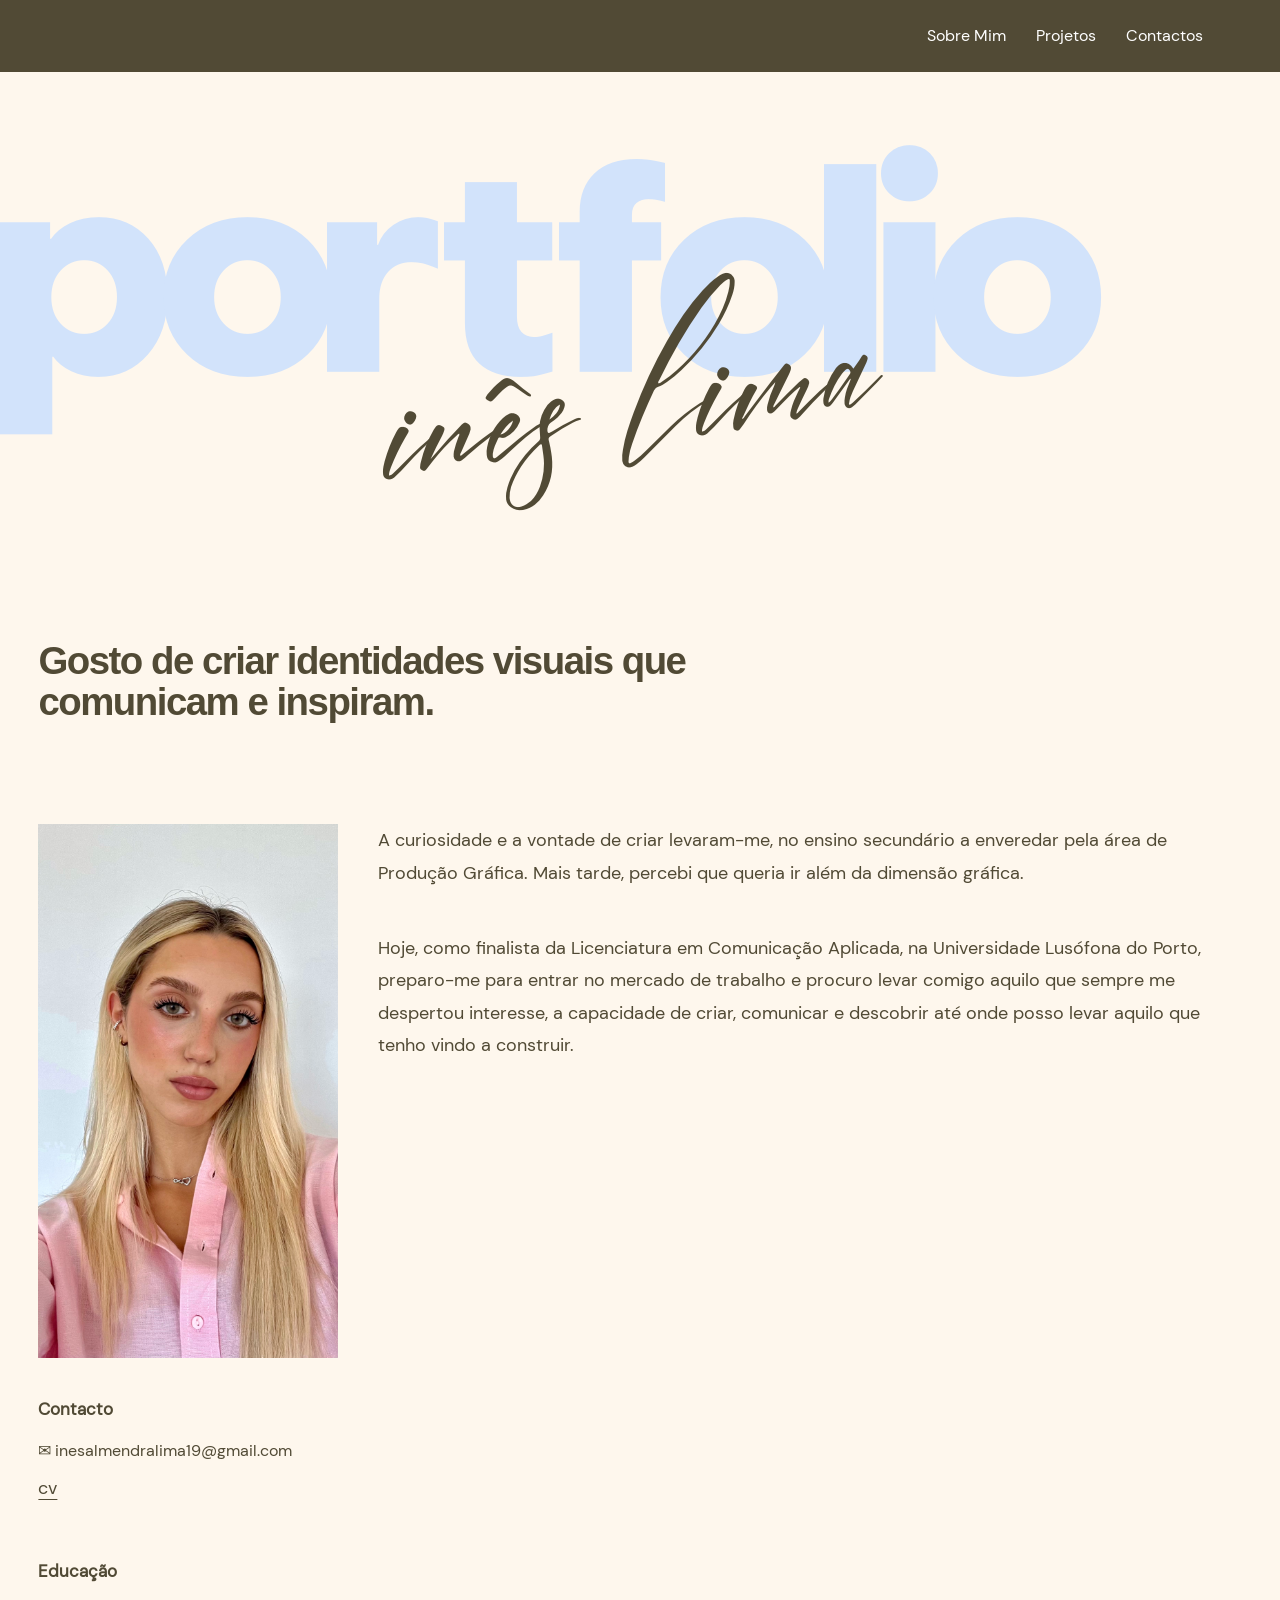
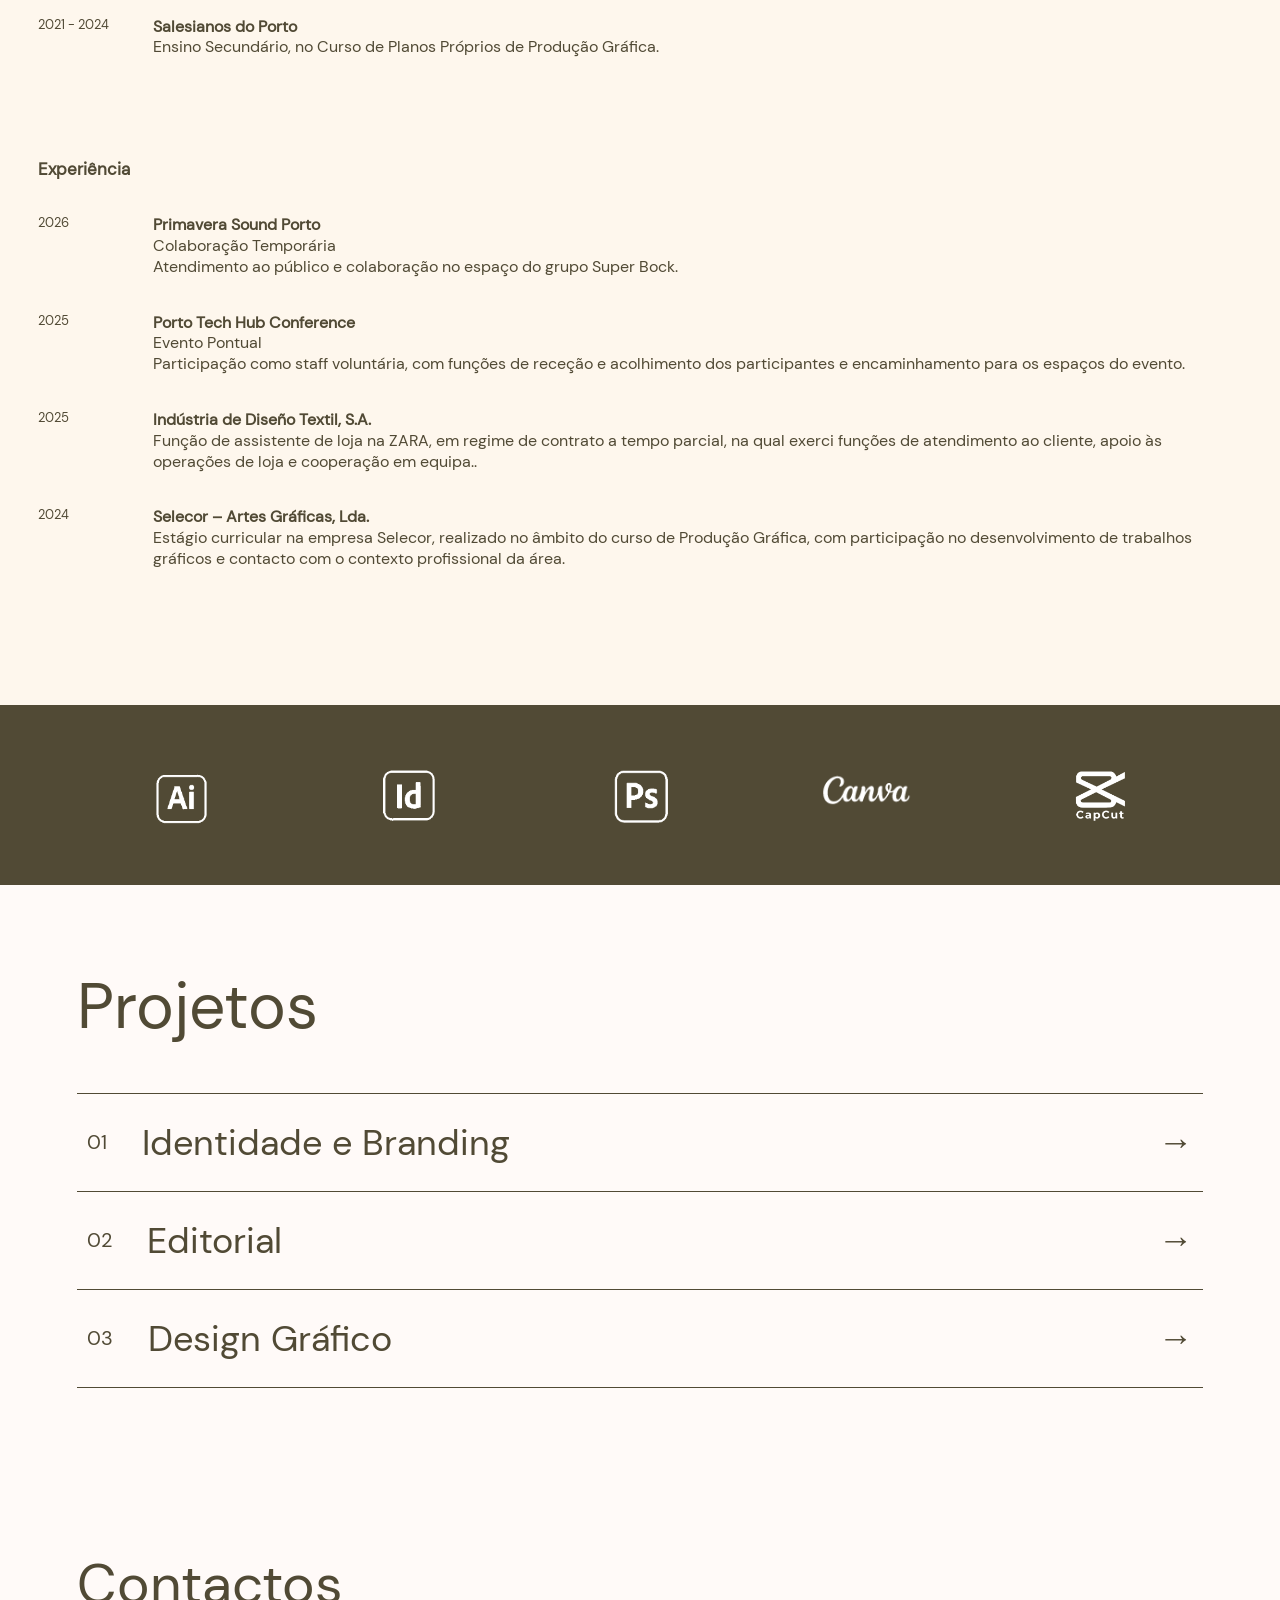
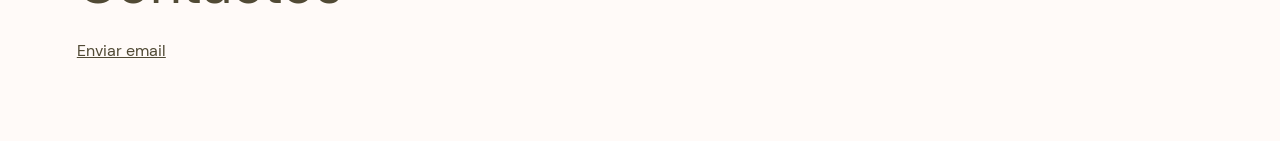
==== commit 980b6a37: "pequenas alterações" ====
--- a/index.html
+++ b/index.html
@@ -76,8 +76,8 @@
         </div>
 
         
-<a href="InesLimaPortfolio-main/documentos/CV_Inês_Lima.pdf" target="_blank" rel="noopener noreferrer" class="link-curriculo">
-    Currículo
+<a href="InesLimaPortfolio-main/documentos/Inês_Lima.pdf" target="_blank" rel="noopener noreferrer" class="link-curriculo">
+    cv
 </a>
 
 
--- a/InesLimaPortfolio-main/style.css
+++ b/InesLimaPortfolio-main/style.css
@@ -78,7 +78,7 @@
 
 /* APRESENTAÇÃO / HERO */
 .hero {
-    background-color: var(--castanho);
+    background-color: var(--bege);
     min-height: clamp(300px, 39vw, 550px);
     display: flex;
     align-items: center;
@@ -112,7 +112,7 @@
     font-weight: 400;
     letter-spacing: -0.025em;
     line-height: 1;
-    color: var(--bege);
+    color: var(--texto);
     margin: 0;
     white-space: nowrap;
 }
@@ -127,7 +127,7 @@
     font-size: clamp(200px, 7cqw, 110px);
     font-weight: 20;
     line-height: 1;
-    color: var(--texto);
+    color: var(--castanho);
     white-space: nowrap;
     z-index: 2;
 }
@@ -138,7 +138,7 @@
     grid-template-columns: minmax(0, 1.2fr) minmax(0, 0.8fr);
     gap: 8%;
     padding: 70px 3% 100px;
-    background-color: #FFFAF8;
+    background-color: var(--bege);
     color: var(--castanho);
     align-items: start;
 }
@@ -285,15 +285,15 @@
 
 .projeto {
     display: flex;
-    background-color: var(--fundo2);
+    background-color: var(--bege);
     align-items: center;
     gap: 35px;
     padding: 25px 10px;
-    border-top: 1px solid var(--fundo);
+    border-top: 1px solid var(--bege);
     transition: padding 0.3s, color 0.3s;
 }
 
-.projeto:last-child { border-bottom: 1px solid var(--fundo); }
+.projeto:last-child { border-bottom: 1px solid var(--bege); }
 .projeto h3 {
     font-size: clamp(20px, 3vw, 36px);
     font-weight: 400;
@@ -307,7 +307,7 @@
 .contactos {
     padding: 80px 6%;
     background-color: var(--castanho);
-    color: var(--fundo);
+    color: var(--bege);
 }
 .contactos h2 {
     font-size: clamp(38px, 5vw, 55px);
